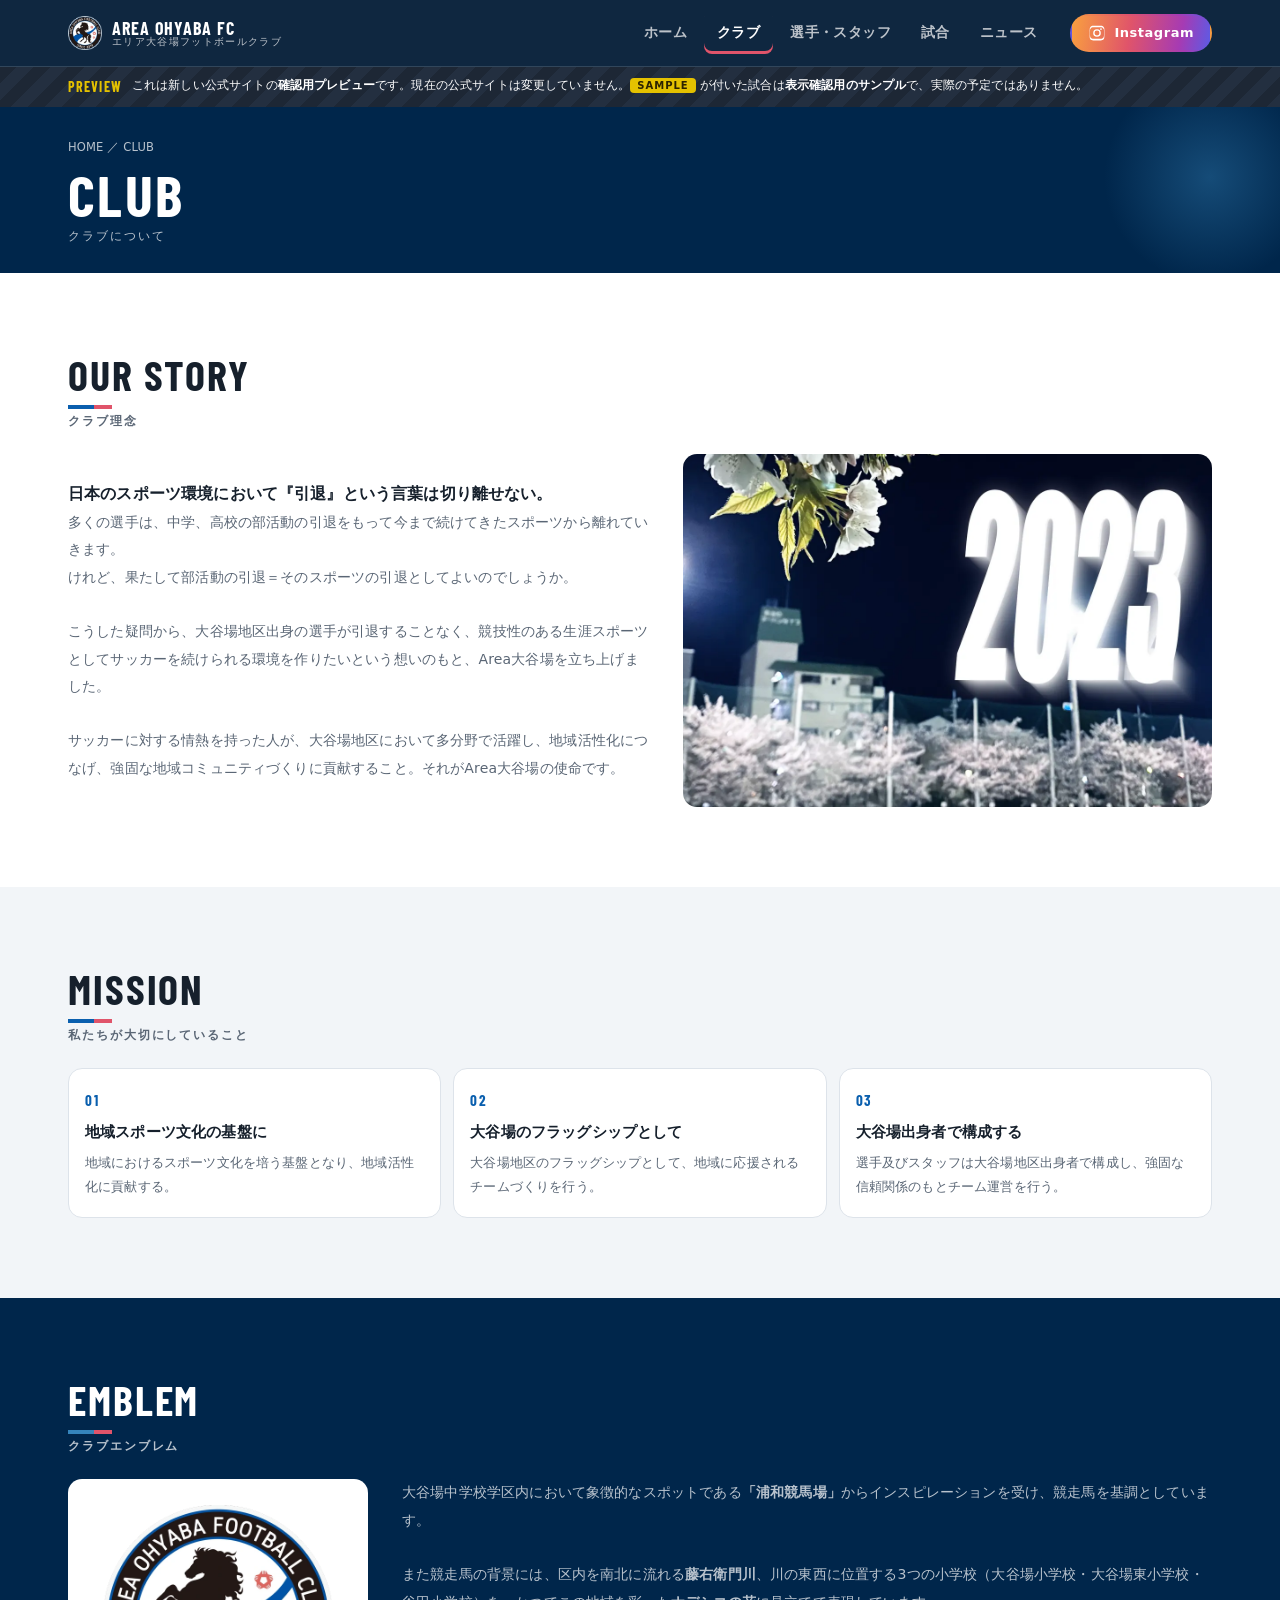
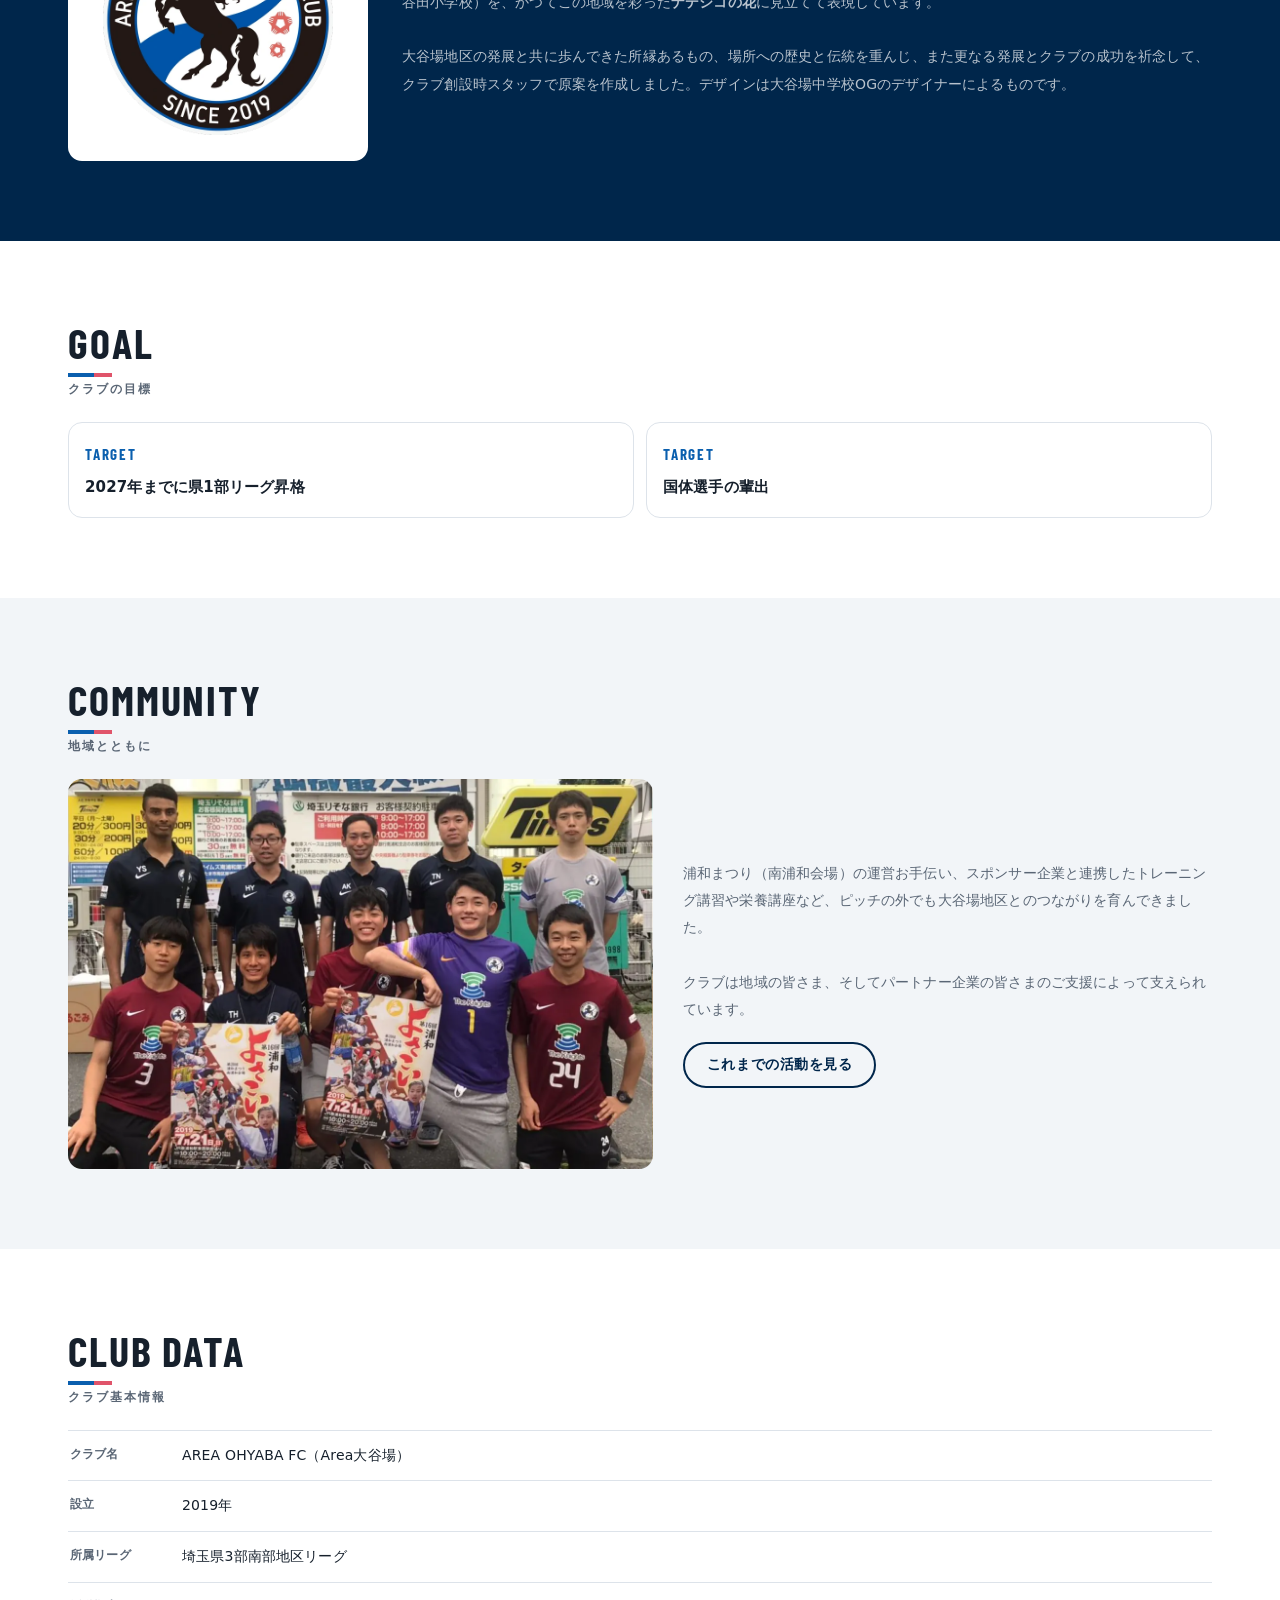
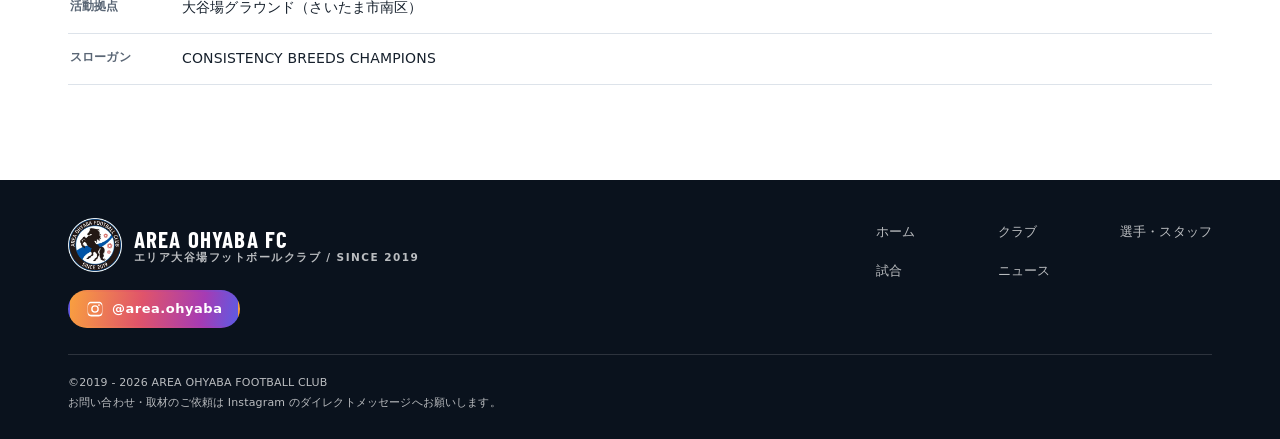
==== site/club.html @ 71bb1d7e "Phase 0-4: AREA OHYABA FC V2 仮サイト（初版） 現行サイト https://area-ohyaba.sub.jp/ は一切変更していない。 - 静的HTML+CSS+Van" ====
<!doctype html>
<html lang="ja">
<head>
<meta charset="utf-8">
<meta name="viewport" content="width=device-width,initial-scale=1,viewport-fit=cover">
<title>クラブについて | AREA OHYABA FC</title>
<meta name="description" content="AREA OHYABA FC のクラブ理念、ミッション、エンブレムの由来、大谷場地区との関わり。2019年設立の社会人サッカークラブです。">
<meta name="robots" content="noindex,nofollow"><!-- プレビュー中は検索エンジンに載せない。本番公開時に削除する -->
<link rel="canonical" href="https://taishi16.github.io/area-ohyaba-fc-v2/club.html">
<meta property="og:type" content="website">
<meta property="og:site_name" content="AREA OHYABA FC">
<meta property="og:title" content="クラブについて | AREA OHYABA FC">
<meta property="og:description" content="AREA OHYABA FC のクラブ理念、ミッション、エンブレムの由来、大谷場地区との関わり。2019年設立の社会人サッカークラブです。">
<meta property="og:image" content="https://taishi16.github.io/area-ohyaba-fc-v2/assets/img/hero/ogp.jpg">
<meta property="og:url" content="https://taishi16.github.io/area-ohyaba-fc-v2/club.html">
<meta name="twitter:card" content="summary_large_image">
<meta name="theme-color" content="#00264b">
<link rel="icon" href="favicon.png" sizes="32x32">
<link rel="apple-touch-icon" href="assets/img/brand/apple-touch-icon.png">
<link rel="preconnect" href="https://fonts.googleapis.com">
<link rel="preconnect" href="https://fonts.gstatic.com" crossorigin>
<link rel="stylesheet" href="https://fonts.googleapis.com/css2?family=Barlow+Condensed:wght@600;700&display=swap">
<link rel="stylesheet" href="assets/css/style.css">
</head>
<body data-page="club">
<noscript><div class="wrap"><p class="err">このサイトの表示にはJavaScriptが必要です。ブラウザの設定でJavaScriptを有効にしてください。</p></div></noscript>
<main>
  <section class="phead">
    <div class="wrap phead__in">
      <p class="crumb"><a href="index.html">HOME</a> ／ CLUB</p>
      <h1 class="phead__en">Club</h1>
      <p class="phead__ja">クラブについて</p>
    </div>
  </section>
  <section class="section">
    <div class="wrap">
      <div class="shead"><div class="shead__t"><h2 class="shead__en">Our Story</h2><p class="shead__ja">クラブ理念</p></div></div>
      <div class="about">
        <div>
          <p class="about__lead">日本のスポーツ環境において『引退』という言葉は切り離せない。</p>
          <p class="about__txt">多くの選手は、中学、高校の部活動の引退をもって今まで続けてきたスポーツから離れていきます。<br>
          けれど、果たして部活動の引退＝そのスポーツの引退としてよいのでしょうか。<br><br>
          こうした疑問から、大谷場地区出身の選手が引退することなく、競技性のある生涯スポーツとしてサッカーを続けられる環境を作りたいという想いのもと、Area大谷場を立ち上げました。<br><br>
          サッカーに対する情熱を持った人が、大谷場地区において多分野で活躍し、地域活性化につなげ、強固な地域コミュニティづくりに貢献すること。それがArea大谷場の使命です。</p>
        </div>
        <figure class="about__fig"><img src="assets/img/club/squad-1200.webp" alt="クラブの活動風景" loading="lazy" width="1200" height="800"></figure>
      </div>
    </div>
  </section>

  <section class="section section--soft">
    <div class="wrap">
      <div class="shead"><div class="shead__t"><h2 class="shead__en">Mission</h2><p class="shead__ja">私たちが大切にしていること</p></div></div>
      <div class="vgrid">
        <div class="vitem"><p class="vitem__n">01</p><p class="vitem__t">地域スポーツ文化の基盤に</p>
          <p class="vitem__d">地域におけるスポーツ文化を培う基盤となり、地域活性化に貢献する。</p></div>
        <div class="vitem"><p class="vitem__n">02</p><p class="vitem__t">大谷場のフラッグシップとして</p>
          <p class="vitem__d">大谷場地区のフラッグシップとして、地域に応援されるチームづくりを行う。</p></div>
        <div class="vitem"><p class="vitem__n">03</p><p class="vitem__t">大谷場出身者で構成する</p>
          <p class="vitem__d">選手及びスタッフは大谷場地区出身者で構成し、強固な信頼関係のもとチーム運営を行う。</p></div>
      </div>
    </div>
  </section>

  <section class="section section--dark">
    <div class="wrap">
      <div class="shead"><div class="shead__t"><h2 class="shead__en">Emblem</h2><p class="shead__ja">クラブエンブレム</p></div></div>
      <div class="emblem-block">
        <div class="emblem-block__img"><img src="assets/img/brand/emblem-512.webp" alt="AREA OHYABA FC のクラブエンブレム" width="512" height="512" loading="lazy"></div>
        <div>
          <p class="about__txt">大谷場中学校学区内において象徴的なスポットである<strong>「浦和競馬場」</strong>からインスピレーションを受け、競走馬を基調としています。<br><br>
          また競走馬の背景には、区内を南北に流れる<strong>藤右衛門川</strong>、川の東西に位置する3つの小学校（大谷場小学校・大谷場東小学校・谷田小学校）を、かつてこの地域を彩った<strong>ナデシコの花</strong>に見立てて表現しています。<br><br>
          大谷場地区の発展と共に歩んできた所縁あるもの、場所への歴史と伝統を重んじ、また更なる発展とクラブの成功を祈念して、クラブ創設時スタッフで原案を作成しました。デザインは大谷場中学校OGのデザイナーによるものです。</p>
        </div>
      </div>
    </div>
  </section>

  <section class="section">
    <div class="wrap">
      <div class="shead"><div class="shead__t"><h2 class="shead__en">Goal</h2><p class="shead__ja">クラブの目標</p></div></div>
      <div class="vgrid" style="grid-template-columns:repeat(auto-fit,minmax(220px,1fr))">
        <div class="vitem"><p class="vitem__n">TARGET</p><p class="vitem__t">2027年までに県1部リーグ昇格</p></div>
        <div class="vitem"><p class="vitem__n">TARGET</p><p class="vitem__t">国体選手の輩出</p></div>
      </div>
    </div>
  </section>

  <section class="section section--soft">
    <div class="wrap">
      <div class="shead"><div class="shead__t"><h2 class="shead__en">Community</h2><p class="shead__ja">地域とともに</p></div></div>
      <div class="about">
        <figure class="about__fig"><img src="assets/img/club/community-1200.webp" alt="地域イベントへの参加" loading="lazy" width="1200" height="800"></figure>
        <div>
          <p class="about__txt">浦和まつり（南浦和会場）の運営お手伝い、スポンサー企業と連携したトレーニング講習や栄養講座など、ピッチの外でも大谷場地区とのつながりを育んできました。<br><br>
          クラブは地域の皆さま、そしてパートナー企業の皆さまのご支援によって支えられています。</p>
          <p style="margin-top:18px"><a class="btn btn--ghost" href="news.html">これまでの活動を見る</a></p>
        </div>
      </div>
    </div>
  </section>

  <section class="section section--tight">
    <div class="wrap">
      <div class="shead"><div class="shead__t"><h2 class="shead__en">Club Data</h2><p class="shead__ja">クラブ基本情報</p></div></div>
      <dl class="facts" id="club-facts"></dl>
    </div>
  </section>
</main>
<script src="assets/js/config.js"></script>
<script src="assets/js/app.js"></script>
</body>
</html>
---- site/assets/css/style.css ----
@charset "utf-8";
/* ==========================================================================
   AREA OHYABA FC — V2 stylesheet
   設計方針: スマートフォン最優先 / エンブレム由来の配色 / 1ファイル完結
   ブランドカラーはクラブエンブレムから採色（ネイビー・ブルー・ナデシコの赤）
   ========================================================================== */

/* ---------- 1. トークン ---------- */
:root{
  --ink:#0a121d;
  --navy:#00264b;
  --navy-2:#001c39;
  --navy-3:#062f57;
  --blue:#0a5fae;
  --blue-lt:#3584bb;
  --nadeshiko:#e0546a;
  --gold:#e4c100;

  --paper:#ffffff;
  --paper-2:#f2f5f8;
  --paper-3:#e6ebf1;

  --text:#16202c;
  --text-2:#5a6675;
  --text-inv:#ffffff;
  --text-inv-2:rgba(255,255,255,.72);

  --line:#dde3ea;
  --line-dark:rgba(255,255,255,.14);

  --radius:14px;
  --radius-sm:8px;
  --shadow:0 1px 2px rgba(10,18,29,.06),0 8px 24px rgba(10,18,29,.08);
  --shadow-lg:0 2px 6px rgba(10,18,29,.08),0 18px 48px rgba(10,18,29,.14);

  --wrap:1200px;
  --gut:20px;
  --header-h:60px;

  --display:"Barlow Condensed","Arial Narrow",system-ui,sans-serif;
  --sans:"Hiragino Kaku Gothic ProN","Hiragino Sans","Noto Sans JP","Yu Gothic Medium","Yu Gothic",Meiryo,system-ui,sans-serif;
}

/* ---------- 2. リセット ---------- */
*,*::before,*::after{box-sizing:border-box}
html{-webkit-text-size-adjust:100%;scroll-behavior:smooth;scroll-padding-top:calc(var(--header-h) + 12px)}
body{
  margin:0;font-family:var(--sans);color:var(--text);background:var(--paper);
  font-size:15px;line-height:1.75;letter-spacing:.01em;
  -webkit-font-smoothing:antialiased;overflow-x:hidden;
}
img,svg{max-width:100%;height:auto;display:block}
a{color:inherit;text-decoration:none}
button{font:inherit;color:inherit;background:none;border:0;cursor:pointer}
ul,ol{margin:0;padding:0;list-style:none}
h1,h2,h3,h4,p,figure{margin:0}
:focus-visible{outline:3px solid var(--blue-lt);outline-offset:2px;border-radius:4px}

/* ---------- 3. レイアウト ---------- */
.wrap{width:100%;max-width:var(--wrap);margin-inline:auto;padding-inline:var(--gut)}
.section{padding:52px 0}
.section--tight{padding:36px 0}
.section--dark{background:var(--navy);color:var(--text-inv)}
.section--ink{background:var(--ink);color:var(--text-inv)}
.section--soft{background:var(--paper-2)}
.section--dark a:not(.btn),.section--ink a:not(.btn){color:var(--text-inv)}

/* セクション見出し */
.shead{display:flex;align-items:flex-end;justify-content:space-between;gap:16px;margin-bottom:22px}
.shead__t{display:flex;flex-direction:column;gap:2px;min-width:0}
.shead__en{
  font-family:var(--display);font-weight:700;font-size:clamp(28px,7.4vw,42px);
  line-height:1;letter-spacing:.045em;text-transform:uppercase;
}
.shead__ja{font-size:12px;font-weight:700;letter-spacing:.16em;color:var(--text-2)}
.section--dark .shead__ja,.section--ink .shead__ja{color:var(--text-inv-2)}
.shead__en::after{
  content:"";display:block;width:44px;height:4px;margin-top:10px;
  background:linear-gradient(90deg,var(--blue) 0 60%,var(--nadeshiko) 60% 100%);
}
.section--dark .shead__en::after,.section--ink .shead__en::after{
  background:linear-gradient(90deg,var(--blue-lt) 0 60%,var(--nadeshiko) 60% 100%);
}

/* リンクボタン */
.btn{
  display:inline-flex;align-items:center;justify-content:center;gap:8px;
  min-height:46px;padding:0 22px;border-radius:999px;
  font-weight:700;font-size:14px;letter-spacing:.04em;
  background:var(--navy);color:#fff;border:2px solid var(--navy);
  transition:transform .15s ease,background .15s ease,border-color .15s ease;
}
.btn:hover{background:var(--blue);border-color:var(--blue);transform:translateY(-1px)}
.btn--ghost{background:transparent;color:var(--navy)}
.btn--ghost:hover{background:var(--navy);color:#fff}
.btn--on-dark{background:#fff;color:var(--navy);border-color:#fff}
.btn--on-dark:hover{background:var(--blue-lt);border-color:var(--blue-lt);color:#fff}
.btn--ig{
  background:linear-gradient(100deg,#f9a03f,#e0546a 42%,#a63bb3 78%,#5c5be5);
  border-color:transparent;color:#fff;
}
.btn--ig:hover{filter:brightness(1.08);background:linear-gradient(100deg,#f9a03f,#e0546a 42%,#a63bb3 78%,#5c5be5)}
.btn--sm{min-height:38px;padding:0 16px;font-size:13px}
.btn__ico{width:18px;height:18px;flex:none;fill:currentColor}

.more{
  display:inline-flex;align-items:center;gap:7px;
  font-family:var(--display);font-size:17px;font-weight:700;letter-spacing:.08em;
  text-transform:uppercase;white-space:nowrap;padding-bottom:2px;
  border-bottom:2px solid currentColor;
}
.more:hover{color:var(--blue)}
.section--dark .more:hover,.section--ink .more:hover{color:var(--blue-lt)}

/* ---------- 4. プレビュー帯 ---------- */
.preview-bar{
  background:repeating-linear-gradient(135deg,#1d2735 0 12px,#232f40 12px 24px);
  color:#fff;font-size:12px;line-height:1.6;padding:9px 0;
}
.preview-bar__in{display:flex;gap:10px;align-items:flex-start}
.preview-bar b{color:var(--gold);flex:none;letter-spacing:.08em;font-family:var(--display);font-size:14px}

/* ---------- 5. ヘッダー ---------- */
.hd{
  position:sticky;top:0;z-index:60;background:rgba(0,26,53,.94);
  backdrop-filter:saturate(150%) blur(10px);color:#fff;
  border-bottom:1px solid var(--line-dark);
}
.hd__in{display:flex;align-items:center;gap:12px;height:var(--header-h)}
.hd__brand{display:flex;align-items:center;gap:10px;min-width:0;margin-right:auto}
.hd__emblem{width:34px;height:34px;flex:none}
.hd__names{display:flex;flex-direction:column;line-height:1.05;min-width:0}
.hd__en{font-family:var(--display);font-weight:700;font-size:18px;letter-spacing:.05em;white-space:nowrap}
.hd__ja{font-size:9.5px;letter-spacing:.14em;color:var(--text-inv-2);white-space:nowrap}

.hd__nav{display:none}
.hd__ig{display:none}

.burger{
  width:42px;height:42px;flex:none;display:grid;place-items:center;
  border:1px solid var(--line-dark);border-radius:10px;
}
.burger span{display:block;width:18px;height:2px;background:#fff;border-radius:2px;position:relative;transition:.2s}
.burger span::before,.burger span::after{
  content:"";position:absolute;left:0;width:18px;height:2px;background:#fff;border-radius:2px;transition:.2s;
}
.burger span::before{top:-6px}.burger span::after{top:6px}
.nav-open .burger span{background:transparent}
.nav-open .burger span::before{top:0;transform:rotate(45deg)}
.nav-open .burger span::after{top:0;transform:rotate(-45deg)}

.drawer{
  position:fixed;inset:var(--header-h) 0 0;z-index:55;background:var(--navy-2);
  padding:18px var(--gut) 40px;overflow-y:auto;
  transform:translateY(-8px);opacity:0;visibility:hidden;transition:.22s ease;
}
.nav-open .drawer{transform:none;opacity:1;visibility:visible}
.drawer a{
  display:flex;align-items:baseline;gap:12px;padding:15px 4px;
  border-bottom:1px solid var(--line-dark);color:#fff;
}
.drawer a .en{font-family:var(--display);font-size:24px;font-weight:700;letter-spacing:.05em;text-transform:uppercase}
.drawer a .ja{font-size:12px;color:var(--text-inv-2)}
.drawer a[aria-current="page"] .en{color:var(--gold)}
.drawer__social{display:flex;gap:10px;margin-top:22px;flex-wrap:wrap}

/* ---------- 6. ヒーロー ---------- */
.hero{position:relative;background:var(--ink);color:#fff;overflow:hidden}
.hero__media{position:absolute;inset:0}
.hero__media img{width:100%;height:100%;object-fit:cover;object-position:50% 32%;opacity:.5}
.hero__media::after{
  content:"";position:absolute;inset:0;
  background:linear-gradient(180deg,rgba(10,18,29,.45) 0%,rgba(0,26,53,.62) 45%,rgba(10,18,29,.95) 100%);
}
.hero__in{position:relative;padding-block:38px 34px;display:flex;flex-direction:column;align-items:flex-start;gap:16px}
.hero__emblem{width:88px;height:88px;filter:drop-shadow(0 6px 18px rgba(0,0,0,.5))}
.hero__name{
  font-family:var(--display);font-weight:700;line-height:.94;letter-spacing:.02em;
  font-size:clamp(40px,12.4vw,86px);text-transform:uppercase;
}
.hero__name span{display:block}
.hero__name .l2{color:var(--blue-lt)}
.hero__tag{
  font-family:var(--display);font-size:clamp(15px,4.2vw,21px);font-weight:600;
  letter-spacing:.2em;text-transform:uppercase;color:var(--gold);
}
.hero__meta{display:flex;flex-wrap:wrap;gap:8px}
.hero__chip{
  font-size:11.5px;font-weight:700;letter-spacing:.06em;padding:6px 12px;border-radius:999px;
  border:1px solid rgba(255,255,255,.3);background:rgba(255,255,255,.07);
}
.hero__cta{display:flex;flex-wrap:wrap;gap:10px;margin-top:2px}

/* ---------- 7. 試合カード ---------- */
.fixtures{display:grid;gap:14px}
.mcard{
  background:#fff;color:var(--text);border-radius:var(--radius);overflow:hidden;
  box-shadow:var(--shadow);border:1px solid var(--line);
  display:flex;flex-direction:column;
}
.mcard__top{
  display:flex;align-items:center;gap:8px;flex-wrap:wrap;
  padding:11px 16px;background:var(--navy);color:#fff;
}
.mcard--next .mcard__top{background:linear-gradient(100deg,var(--nadeshiko),#c33c58)}
.mcard__label{font-family:var(--display);font-size:16px;font-weight:700;letter-spacing:.1em;text-transform:uppercase}
.mcard__comp{font-size:11.5px;color:rgba(255,255,255,.85);margin-left:auto;text-align:right;line-height:1.4}
.mcard__body{padding:18px 16px 16px;display:grid;gap:14px}
.mcard__date{
  display:flex;align-items:baseline;gap:10px;flex-wrap:wrap;
  font-family:var(--display);letter-spacing:.04em;
}
.mcard__d{font-size:30px;font-weight:700;line-height:1}
.mcard__dow{font-size:15px;font-weight:600;color:var(--text-2)}
.mcard__time{font-size:15px;font-weight:600;color:var(--blue)}
.mcard__vs{display:grid;grid-template-columns:1fr auto 1fr;align-items:center;gap:10px}
.mcard__team{display:flex;flex-direction:column;align-items:center;gap:7px;text-align:center;min-width:0}
.mcard__team img{width:42px;height:42px}
.mcard__tn{font-size:12.5px;font-weight:700;line-height:1.35;word-break:break-word}
.mcard__score{
  font-family:var(--display);font-weight:700;font-size:38px;line-height:1;letter-spacing:.02em;
  white-space:nowrap;
}
.mcard__score small{font-size:15px;color:var(--text-2);letter-spacing:.14em;display:block;margin-top:2px;font-weight:600}
.mcard__badge{
  display:inline-block;font-size:11px;font-weight:800;letter-spacing:.1em;
  padding:3px 9px;border-radius:999px;
}
.badge--w{background:#e7f3ea;color:#1b7a3d}
.badge--d{background:#eef1f5;color:#4c5a6b}
.badge--l{background:#fdecee;color:#b03247}
.mcard__foot{
  display:flex;flex-wrap:wrap;gap:6px 14px;padding:0 16px 16px;
  font-size:12.5px;color:var(--text-2);
}
.mcard__foot span{display:inline-flex;align-items:center;gap:5px}
.mcard__empty{padding:26px 16px;text-align:center;color:var(--text-2);font-size:13.5px}
.tag-sample{
  background:var(--gold);color:#2b2200;font-size:10px;font-weight:800;
  letter-spacing:.1em;padding:2px 7px;border-radius:4px;flex:none;
}

/* 試合リスト（行） */
.mlist{display:grid;gap:8px}
.mrow{
  display:grid;grid-template-columns:auto 1fr auto;gap:10px 14px;align-items:center;
  padding:13px 14px;background:#fff;border:1px solid var(--line);border-radius:var(--radius-sm);
}
.mrow__date{font-family:var(--display);font-weight:700;font-size:19px;line-height:1.1;letter-spacing:.03em;white-space:nowrap}
.mrow__date small{display:block;font-size:11px;color:var(--text-2);letter-spacing:.06em;font-weight:600}
.mrow__main{min-width:0}
.mrow__opp{font-weight:700;font-size:14.5px;line-height:1.4;word-break:break-word}
.mrow__meta{font-size:11.5px;color:var(--text-2);margin-top:2px;line-height:1.5}
.mrow__right{text-align:right;display:flex;flex-direction:column;align-items:flex-end;gap:4px}
.mrow__sc{font-family:var(--display);font-weight:700;font-size:22px;line-height:1;white-space:nowrap}
.mrow__st{font-size:11px;color:var(--text-2);white-space:nowrap}

/* 年度・状態フィルタ */
.filters{display:flex;flex-wrap:wrap;gap:8px;margin-bottom:18px}
.chip{
  min-height:36px;padding:0 15px;border-radius:999px;border:1.5px solid var(--line);
  background:#fff;font-size:13px;font-weight:700;color:var(--text-2);display:inline-flex;align-items:center;
}
.chip[aria-pressed="true"]{background:var(--navy);border-color:var(--navy);color:#fff}

/* ---------- 8. LATEST ACTIVITY (Instagram) ---------- */
.ig-grid{display:grid;gap:14px}
.ig-slot{
  border-radius:var(--radius);overflow:hidden;background:#fff;
  border:1px solid var(--line);min-height:120px;min-width:0;
}
/* Instagram公式の埋め込みiframeは自前の幅を持つため、枠内に収める */
.ig-slot iframe{
  display:block !important;margin:0 !important;
  width:100% !important;min-width:0 !important;max-width:100% !important;
}
.ig-slot blockquote{margin:0 !important;width:100% !important;min-width:0 !important;max-width:100% !important}
.ig-fallback{
  display:flex;flex-direction:column;gap:12px;padding:22px 18px;background:#fff;color:var(--text);
  align-items:flex-start;
}
.ig-fallback__t{font-weight:700;font-size:14px;line-height:1.6}
.ig-fallback__d{font-size:12.5px;color:var(--text-2)}
.ig-cta{
  margin-top:22px;padding:22px 18px;border-radius:var(--radius);
  background:linear-gradient(120deg,#141c2b,#0d2748 55%,#123a67);
  color:#fff;display:flex;flex-direction:column;gap:14px;align-items:flex-start;
  border:1px solid rgba(255,255,255,.12);
}
.ig-cta__t{font-family:var(--display);font-size:26px;font-weight:700;letter-spacing:.05em;line-height:1.1;text-transform:uppercase}
.ig-cta__d{font-size:13px;color:var(--text-inv-2);line-height:1.7}

/* ---------- 9. 選手 ---------- */
.pgrid{display:grid;grid-template-columns:repeat(2,1fr);gap:12px}
.pgrid>*,.sgrid>*,.ngrid>*,.ig-grid>*,.fixtures>*,.vgrid>*{min-width:0}
.pcard{
  position:relative;background:#fff;border:1px solid var(--line);border-radius:var(--radius);
  overflow:hidden;text-align:left;width:100%;transition:transform .16s ease,box-shadow .16s ease;
}
.pcard:hover{transform:translateY(-3px);box-shadow:var(--shadow-lg)}
.pcard__ph{position:relative;aspect-ratio:3/4;background:var(--paper-3);overflow:hidden}
.pcard__ph img{width:100%;height:100%;object-fit:cover;object-position:50% 18%}
.pcard__ph::after{
  content:"";position:absolute;inset:auto 0 0 0;height:56%;
  background:linear-gradient(180deg,transparent,rgba(0,26,53,.82));
}
.pcard__no{
  position:absolute;left:9px;bottom:6px;z-index:2;color:#fff;
  font-family:var(--display);font-weight:700;font-size:38px;line-height:.9;letter-spacing:.01em;
  text-shadow:0 2px 10px rgba(0,0,0,.5);
}
.pcard__pos{
  position:absolute;right:8px;top:8px;z-index:2;
  font-family:var(--display);font-size:13px;font-weight:700;letter-spacing:.1em;
  background:rgba(0,26,53,.86);color:#fff;padding:3px 9px;border-radius:5px;
}
.pcard__info{padding:9px 11px 12px}
.pcard__nm{font-weight:700;font-size:14px;line-height:1.4;word-break:break-word}
.pcard__kn{font-size:10.5px;color:var(--text-2);letter-spacing:.05em;margin-top:1px}
.pos-head{
  display:flex;align-items:center;gap:10px;margin:26px 0 12px;
  font-family:var(--display);font-size:24px;font-weight:700;letter-spacing:.1em;text-transform:uppercase;
}
.pos-head::after{content:"";flex:1;height:1px;background:var(--line)}
.pos-head span{font-family:var(--sans);font-size:11px;font-weight:700;color:var(--text-2);letter-spacing:.1em}

/* スタッフ */
.sgrid{display:grid;grid-template-columns:repeat(2,1fr);gap:12px}
.scard{background:#fff;border:1px solid var(--line);border-radius:var(--radius);overflow:hidden;text-align:left;width:100%}
.scard__ph{aspect-ratio:3/4;background:var(--paper-3)}
.scard__ph img{width:100%;height:100%;object-fit:cover;object-position:50% 18%}
.scard__info{padding:10px 11px 13px}
.scard__role{font-size:10.5px;font-weight:800;letter-spacing:.1em;color:var(--blue);margin-bottom:3px}
.scard__nm{font-weight:700;font-size:14px;line-height:1.4}
.scard__kn{font-size:10.5px;color:var(--text-2);margin-top:1px}

/* 選手モーダル */
.modal{position:fixed;inset:0;z-index:80;display:none}
.modal[open],.modal.is-open{display:block}
.modal__scrim{position:absolute;inset:0;background:rgba(6,14,24,.72);backdrop-filter:blur(3px)}
.modal__panel{
  position:absolute;left:0;right:0;bottom:0;max-height:92vh;overflow-y:auto;
  background:#fff;border-radius:18px 18px 0 0;padding:0 0 28px;
  animation:sheetup .24s cubic-bezier(.2,.8,.3,1);
}
@keyframes sheetup{from{transform:translateY(18px);opacity:.6}to{transform:none;opacity:1}}
.modal__close{
  position:absolute;right:10px;top:10px;z-index:3;width:38px;height:38px;border-radius:50%;
  background:rgba(10,18,29,.55);color:#fff;font-size:20px;display:grid;place-items:center;
}
.modal__hero{position:relative;background:var(--navy)}
.modal__hero img{width:100%;aspect-ratio:1/1;object-fit:cover;object-position:50% 16%}
.modal__hero::after{content:"";position:absolute;inset:auto 0 0 0;height:52%;background:linear-gradient(180deg,transparent,rgba(0,26,53,.9))}
.modal__id{position:absolute;left:18px;bottom:14px;z-index:2;color:#fff}
.modal__no{font-family:var(--display);font-size:52px;font-weight:700;line-height:.9}
.modal__nm{font-size:20px;font-weight:700;margin-top:2px}
.modal__kn{font-size:11.5px;color:var(--text-inv-2);letter-spacing:.08em}
.modal__pos{
  position:absolute;right:16px;bottom:16px;z-index:2;font-family:var(--display);
  font-size:15px;font-weight:700;letter-spacing:.1em;background:var(--nadeshiko);color:#fff;
  padding:5px 12px;border-radius:6px;
}
.dl{display:grid;grid-template-columns:86px 1fr;gap:0;margin:0;padding:4px 18px 0}
.dl dt{padding:12px 0;font-size:12px;font-weight:700;color:var(--text-2);border-bottom:1px solid var(--line)}
.dl dd{padding:12px 0;margin:0;font-size:14px;border-bottom:1px solid var(--line);white-space:pre-line;line-height:1.7}

/* ---------- 10. ニュース ---------- */
.ngrid{display:grid;gap:14px}
.ncard{
  display:grid;grid-template-columns:104px 1fr;gap:0;background:#fff;
  border:1px solid var(--line);border-radius:var(--radius);overflow:hidden;
}
.ncard--noimg{grid-template-columns:1fr}
.ncard__ph{background:var(--paper-3);aspect-ratio:1/1}
.ncard__ph img{width:100%;height:100%;object-fit:cover}
.ncard__b{padding:12px 13px;min-width:0;display:flex;flex-direction:column;gap:5px}
.ncard__m{display:flex;align-items:center;gap:8px;flex-wrap:wrap}
.ncard__date{font-family:var(--display);font-size:14px;font-weight:700;letter-spacing:.06em;color:var(--text-2)}
.ncard__cat{font-size:10px;font-weight:800;letter-spacing:.08em;padding:2px 8px;border-radius:4px;background:var(--paper-2);color:var(--blue)}
.ncard__t{font-weight:700;font-size:14.5px;line-height:1.5;word-break:break-word}
.ncard__s{font-size:12px;color:var(--text-2);line-height:1.65;display:-webkit-box;-webkit-line-clamp:2;-webkit-box-orient:vertical;overflow:hidden}

.article{max-width:760px;margin-inline:auto}
.article__head{margin-bottom:22px}
.article__t{font-size:22px;font-weight:700;line-height:1.5;margin-top:8px}
.article__body p{margin:0 0 1.1em;font-size:15px;line-height:1.95}
.article__figs{display:grid;gap:12px;margin:22px 0}
.article__figs img{width:100%;border-radius:var(--radius)}

/* ---------- 11. スポンサー ---------- */
.tier{margin-top:8px}
.tier__h{
  display:flex;align-items:center;gap:10px;margin:0 0 14px;
  font-size:12px;font-weight:800;letter-spacing:.14em;color:var(--text-2);
}
.tier__h::after{content:"";flex:1;height:1px;background:var(--line)}
.section--dark .tier__h,.section--ink .tier__h{color:var(--text-inv-2)}
.section--dark .tier__h::after,.section--ink .tier__h::after{background:var(--line-dark)}
.sponsors{display:grid;grid-template-columns:repeat(2,1fr);gap:10px}
.sponsors>*{min-width:0}
.sponsors--main{grid-template-columns:repeat(2,1fr)}
.sponsor{
  background:#fff;border-radius:10px;display:grid;place-items:center;
  padding:10px;aspect-ratio:410/182;transition:transform .15s ease;
}
.sponsor:hover{transform:translateY(-2px)}
.sponsor img{width:100%;height:100%;min-width:0;object-fit:contain}

/* ---------- 12. ABOUT / CLUB ---------- */
.about{display:grid;gap:20px}
.about__lead{font-size:16px;font-weight:700;line-height:1.85}
.about__txt{font-size:14px;line-height:1.95;color:var(--text-2)}
.section--dark .about__txt,.section--ink .about__txt{color:var(--text-inv-2)}
.about__fig img{border-radius:var(--radius);width:100%}

.vgrid{display:grid;gap:12px}
.vitem{
  background:#fff;border:1px solid var(--line);border-radius:var(--radius);padding:18px 16px;
  display:grid;gap:7px;
}
.vitem__n{font-family:var(--display);font-size:15px;font-weight:700;letter-spacing:.12em;color:var(--blue)}
.vitem__t{font-weight:700;font-size:15px;line-height:1.6}
.vitem__d{font-size:13px;color:var(--text-2);line-height:1.85}

.emblem-block{display:grid;gap:20px;align-items:start}
.emblem-block__img{background:#fff;border-radius:var(--radius);padding:26px;display:grid;place-items:center}
.emblem-block__img img{max-width:230px}

.facts{display:grid;grid-template-columns:1fr;gap:0;border-top:1px solid var(--line)}
.facts>div{display:grid;grid-template-columns:100px 1fr;gap:12px;padding:13px 2px;border-bottom:1px solid var(--line)}
.facts dt{font-size:12px;font-weight:700;color:var(--text-2)}
.facts dd{margin:0;font-size:14px;line-height:1.7}
.section--dark .facts,.section--dark .facts>div{border-color:var(--line-dark)}
.section--dark .facts dt{color:var(--text-inv-2)}

/* ---------- 13. フッター ---------- */
.ft{background:var(--ink);color:#fff;padding:38px 0 26px}
.ft__top{display:grid;gap:22px}
.ft__brand{display:flex;align-items:center;gap:12px}
.ft__brand img{width:54px;height:54px}
.ft__nm{font-family:var(--display);font-size:23px;font-weight:700;letter-spacing:.05em;line-height:1.1}
.ft__nm small{display:block;font-family:var(--sans);font-size:10.5px;letter-spacing:.14em;color:var(--text-inv-2)}
.ft__nav{display:grid;grid-template-columns:repeat(2,1fr);gap:10px 16px}
.ft__nav a{font-size:13px;color:var(--text-inv-2);padding:3px 0}
.ft__nav a:hover{color:#fff}
.ft__social{display:flex;gap:10px;flex-wrap:wrap}
.ft__cr{
  margin-top:26px;padding-top:18px;border-top:1px solid var(--line-dark);
  font-size:11px;color:var(--text-inv-2);line-height:1.8;
}

/* ---------- 14. 下層ページ見出し ---------- */
.phead{background:var(--navy);color:#fff;padding:30px 0 26px;position:relative;overflow:hidden}
.phead::after{
  content:"";position:absolute;right:-40px;top:-40px;width:220px;height:220px;border-radius:50%;
  background:radial-gradient(circle,rgba(53,132,187,.4),transparent 68%);
}
.phead__in{position:relative}
.phead__en{font-family:var(--display);font-size:clamp(34px,10vw,58px);font-weight:700;line-height:.98;letter-spacing:.04em;text-transform:uppercase}
.phead__ja{font-size:12px;letter-spacing:.16em;color:var(--text-inv-2);margin-top:4px}
.crumb{font-size:11.5px;color:var(--text-inv-2);margin-bottom:8px}
.crumb a:hover{color:#fff;text-decoration:underline}

/* ---------- 15. 状態表示 ---------- */
.loading{padding:40px 0;text-align:center;color:var(--text-2);font-size:13px}
.err{
  margin:18px 0;padding:14px 16px;border-radius:var(--radius-sm);
  background:#fdf2f4;border:1px solid #f3c9d1;color:#8c2a3d;font-size:13px;line-height:1.7;
}
.skeleton{background:linear-gradient(90deg,#eef1f5 25%,#e2e7ee 37%,#eef1f5 63%);
  background-size:400% 100%;animation:sk 1.3s ease infinite;border-radius:var(--radius)}
@keyframes sk{0%{background-position:100% 50%}100%{background-position:0 50%}}
.visually-hidden{position:absolute!important;width:1px;height:1px;margin:-1px;padding:0;overflow:hidden;clip:rect(0 0 0 0);white-space:nowrap;border:0}

/* ==========================================================================
   ブレークポイント
   ========================================================================== */
@media (min-width:600px){
  .pgrid{grid-template-columns:repeat(3,1fr);gap:14px}
  .sgrid{grid-template-columns:repeat(3,1fr);gap:14px}
  .sponsors{grid-template-columns:repeat(3,1fr);gap:12px}
  .sponsors--main{grid-template-columns:repeat(3,1fr)}
  .ncard{grid-template-columns:150px 1fr}
  .ft__nav{grid-template-columns:repeat(3,1fr)}
}

@media (min-width:768px){
  :root{--gut:28px;--header-h:66px}
  body{font-size:15.5px}
  .section{padding:68px 0}
  .hero__in{padding-block:56px 50px;gap:18px}
  .hero__emblem{width:104px;height:104px}
  .fixtures{grid-template-columns:1fr 1fr;gap:16px}
  .ig-grid{grid-template-columns:repeat(2,1fr)}
  .ig-cta{flex-direction:row;align-items:center;justify-content:space-between;padding:26px 28px}
  .ig-cta__body{max-width:62%}
  .about{grid-template-columns:1.05fr .95fr;gap:30px;align-items:center}
  .vgrid{grid-template-columns:repeat(3,1fr)}
  .emblem-block{grid-template-columns:300px 1fr;gap:34px}
  .mrow{grid-template-columns:auto 1fr auto;padding:15px 18px}
  .modal__panel{
    left:50%;top:50%;right:auto;bottom:auto;transform:translate(-50%,-50%);
    width:min(560px,92vw);max-height:88vh;border-radius:18px;
  }
  @keyframes sheetup{from{transform:translate(-50%,-46%);opacity:.6}to{transform:translate(-50%,-50%);opacity:1}}
  .dl{grid-template-columns:104px 1fr;padding:6px 24px 0}
  .ft__top{grid-template-columns:1fr auto;align-items:start;gap:34px}
  .ft__nav{grid-template-columns:repeat(3,1fr);gap:10px 30px}
}

@media (min-width:1024px){
  .hd__nav{display:flex;align-items:center;gap:4px}
  .hd__nav a{
    padding:9px 13px;border-radius:8px;font-size:13.5px;font-weight:700;letter-spacing:.03em;
    color:var(--text-inv-2);transition:.15s;
  }
  .hd__nav a:hover{color:#fff;background:rgba(255,255,255,.08)}
  .hd__nav a[aria-current="page"]{color:#fff;box-shadow:inset 0 -3px 0 var(--nadeshiko)}
  .hd__ig{display:inline-flex;margin-left:8px}
  .burger,.drawer{display:none}
  .pgrid{grid-template-columns:repeat(5,1fr)}
  .sgrid{grid-template-columns:repeat(6,1fr)}
  .sponsors{grid-template-columns:repeat(6,1fr)}
  .sponsors--main{grid-template-columns:repeat(4,1fr)}
  .ngrid{grid-template-columns:repeat(2,1fr)}
  .section{padding:80px 0}
  .hero__in{padding-block:78px 66px}
}

@media (min-width:1280px){
  .ig-grid{grid-template-columns:repeat(3,1fr)}
  .hero__emblem{width:118px;height:118px}
  .ngrid{grid-template-columns:repeat(3,1fr)}
}

@media (prefers-reduced-motion:reduce){
  *,*::before,*::after{animation-duration:.001ms!important;transition-duration:.001ms!important;scroll-behavior:auto!important}
}
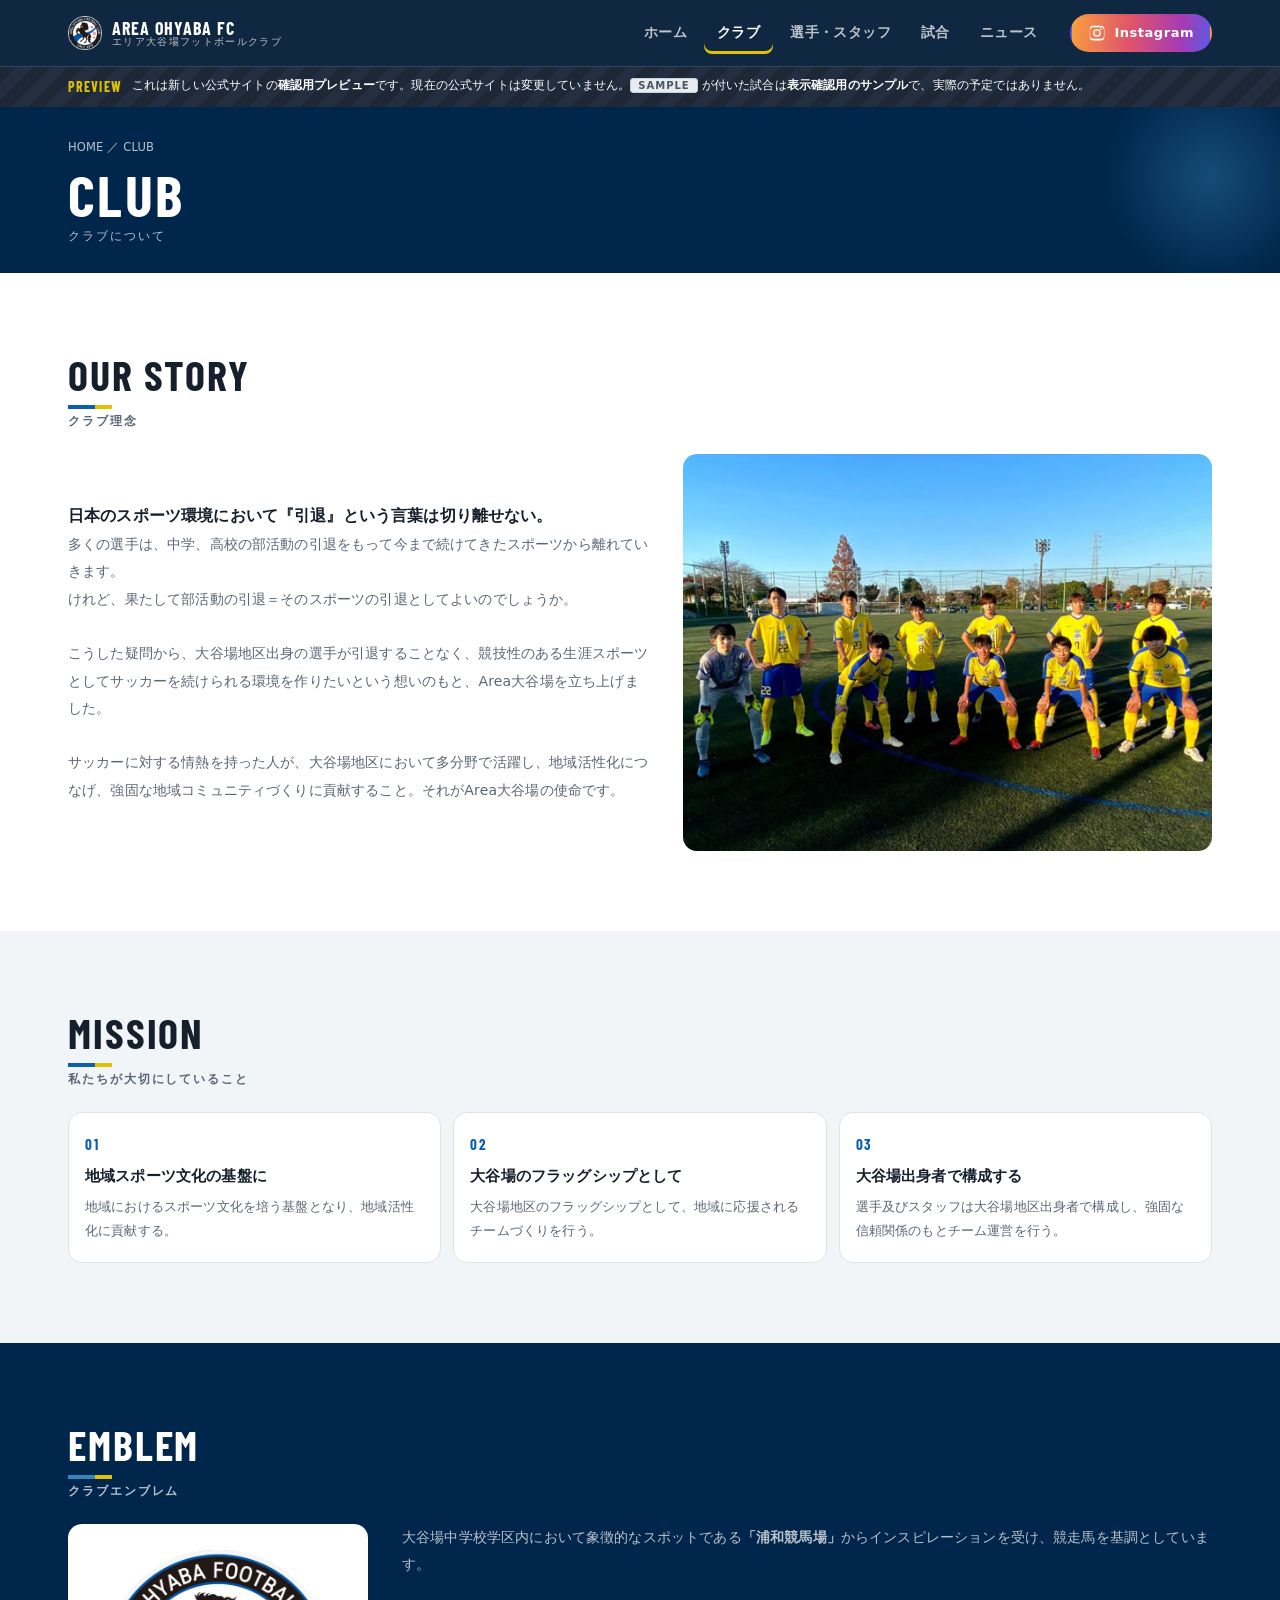
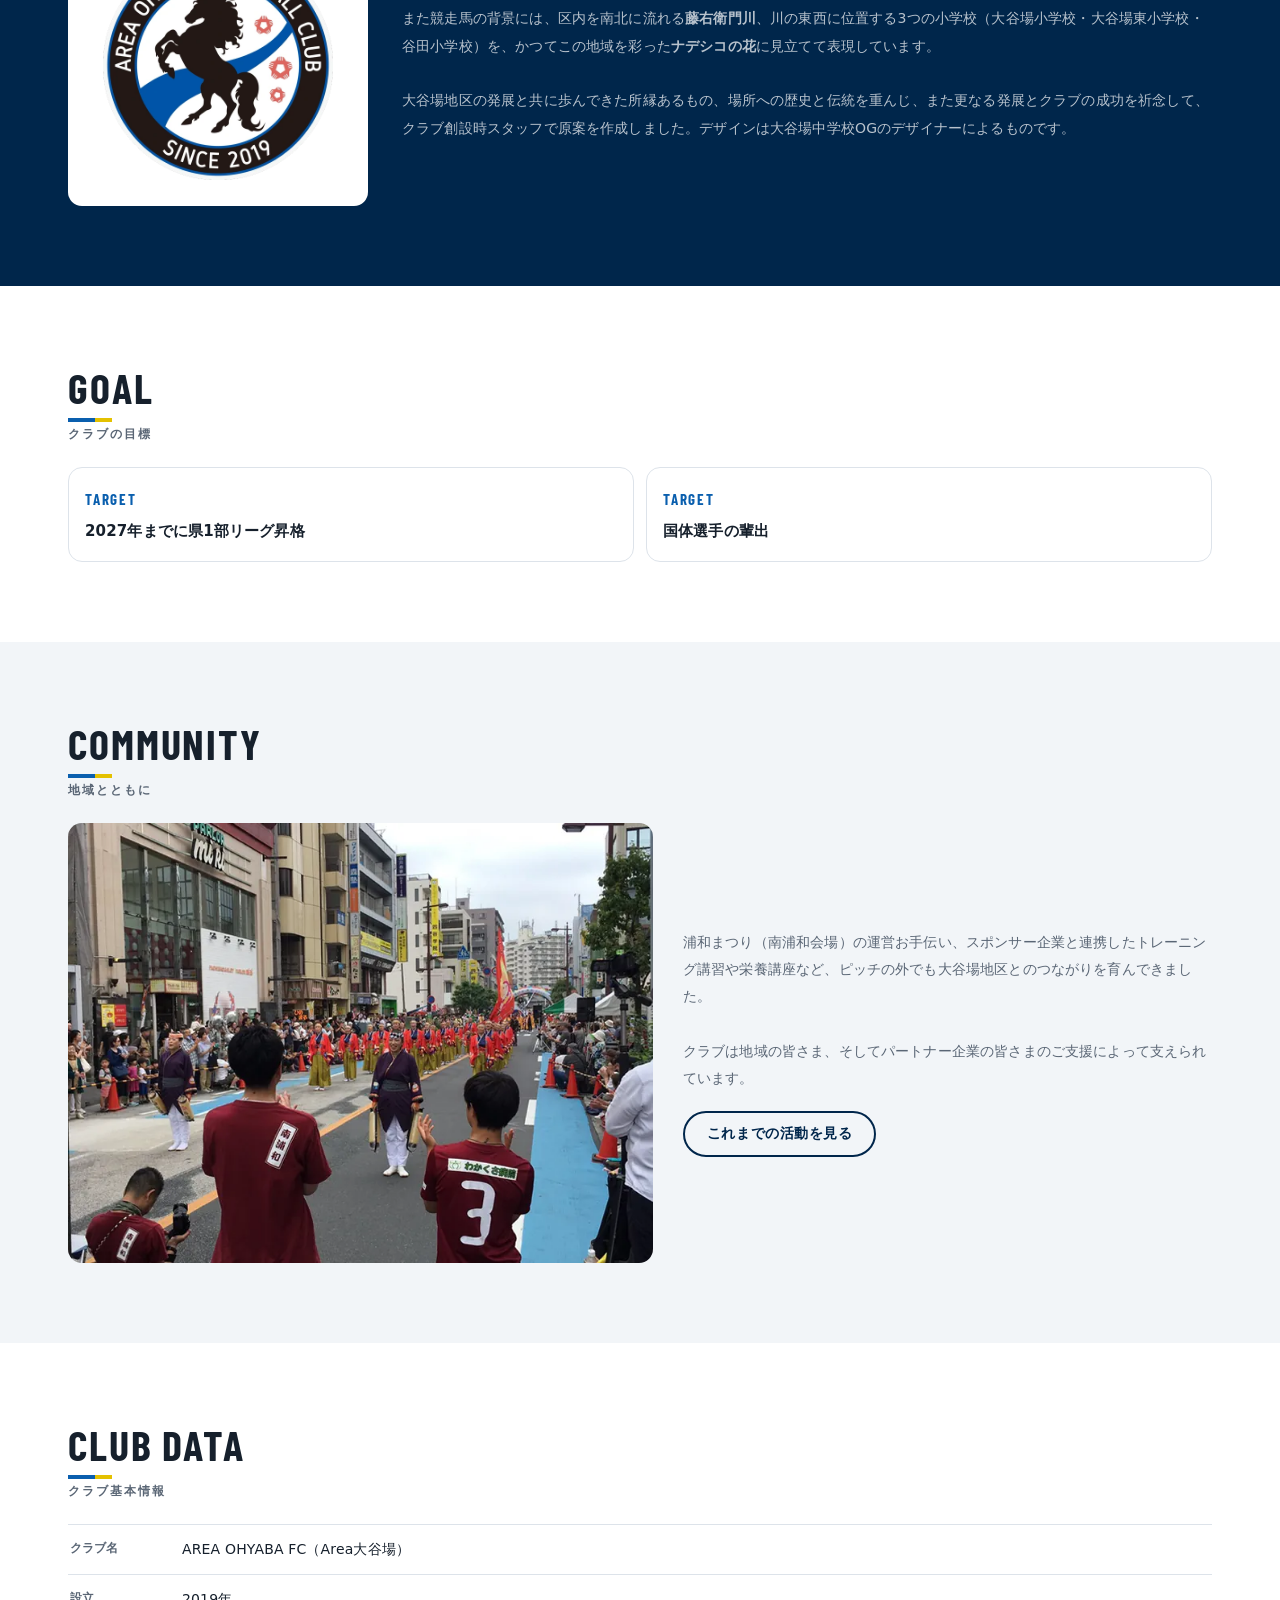
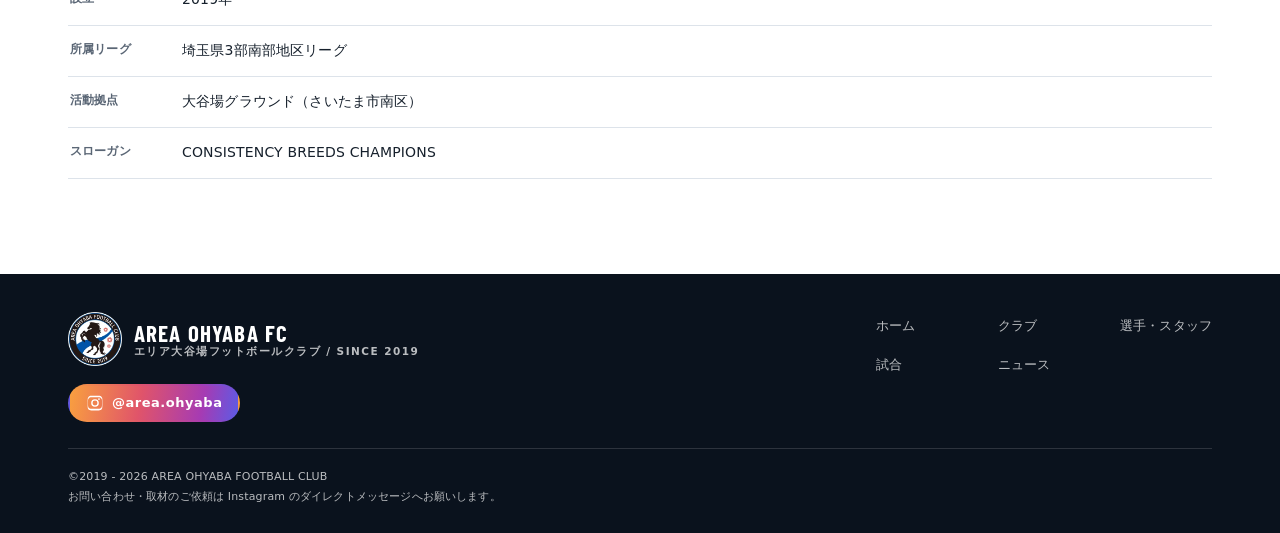
==== commit 2b71bef5: "更新方法の簡略化・ブランドカラー適用・画像とInstagram導線の整理 1. スプレッドシートを日本語見出しへ全面変更（試合/ニュース/選手/スタッフ/    スポンサー/Instagram/設定）" ====
--- a/site/club.html
+++ b/site/club.html
@@ -43,7 +43,7 @@
           こうした疑問から、大谷場地区出身の選手が引退することなく、競技性のある生涯スポーツとしてサッカーを続けられる環境を作りたいという想いのもと、Area大谷場を立ち上げました。<br><br>
           サッカーに対する情熱を持った人が、大谷場地区において多分野で活躍し、地域活性化につなげ、強固な地域コミュニティづくりに貢献すること。それがArea大谷場の使命です。</p>
         </div>
-        <figure class="about__fig"><img src="assets/img/club/squad-1200.webp" alt="クラブの活動風景" loading="lazy" width="1200" height="800"></figure>
+        <figure class="about__fig"><img src="assets/img/club/team-1200.webp" alt="AREA OHYABA FC の選手たち" loading="lazy" width="1200" height="900"></figure>
       </div>
     </div>
   </section>
@@ -90,7 +90,7 @@
     <div class="wrap">
       <div class="shead"><div class="shead__t"><h2 class="shead__en">Community</h2><p class="shead__ja">地域とともに</p></div></div>
       <div class="about">
-        <figure class="about__fig"><img src="assets/img/club/community-1200.webp" alt="地域イベントへの参加" loading="lazy" width="1200" height="800"></figure>
+        <figure class="about__fig"><img src="assets/img/club/matsuri-1200.webp" alt="浦和まつり（南浦和会場）の運営を手伝う選手たち" loading="lazy" width="726" height="546"></figure>
         <div>
           <p class="about__txt">浦和まつり（南浦和会場）の運営お手伝い、スポンサー企業と連携したトレーニング講習や栄養講座など、ピッチの外でも大谷場地区とのつながりを育んできました。<br><br>
           クラブは地域の皆さま、そしてパートナー企業の皆さまのご支援によって支えられています。</p>
--- a/site/assets/css/style.css
+++ b/site/assets/css/style.css
@@ -76,10 +76,10 @@
 .section--dark .shead__ja,.section--ink .shead__ja{color:var(--text-inv-2)}
 .shead__en::after{
   content:"";display:block;width:44px;height:4px;margin-top:10px;
-  background:linear-gradient(90deg,var(--blue) 0 60%,var(--nadeshiko) 60% 100%);
+  background:linear-gradient(90deg,var(--blue) 0 62%,var(--gold) 62% 100%);
 }
 .section--dark .shead__en::after,.section--ink .shead__en::after{
-  background:linear-gradient(90deg,var(--blue-lt) 0 60%,var(--nadeshiko) 60% 100%);
+  background:linear-gradient(90deg,var(--blue-lt) 0 62%,var(--gold) 62% 100%);
 }
 
 /* リンクボタン */
@@ -161,7 +161,9 @@
 }
 .drawer a .en{font-family:var(--display);font-size:24px;font-weight:700;letter-spacing:.05em;text-transform:uppercase}
 .drawer a .ja{font-size:12px;color:var(--text-inv-2)}
+.drawer a[aria-current="page"]{box-shadow:inset 3px 0 0 var(--gold)}
 .drawer a[aria-current="page"] .en{color:var(--gold)}
+.drawer a[aria-current="page"]{padding-left:14px}
 .drawer__social{display:flex;gap:10px;margin-top:22px;flex-wrap:wrap}
 
 /* ---------- 6. ヒーロー ---------- */
@@ -236,8 +238,8 @@
 .mcard__foot span{display:inline-flex;align-items:center;gap:5px}
 .mcard__empty{padding:26px 16px;text-align:center;color:var(--text-2);font-size:13.5px}
 .tag-sample{
-  background:var(--gold);color:#2b2200;font-size:10px;font-weight:800;
-  letter-spacing:.1em;padding:2px 7px;border-radius:4px;flex:none;
+  background:#e8ecf1;color:#4a5563;border:1px solid #c6d0db;
+  font-size:10px;font-weight:800;letter-spacing:.1em;padding:1px 7px;border-radius:4px;flex:none;
 }
 
 /* 試合リスト（行） */
@@ -261,7 +263,7 @@
   min-height:36px;padding:0 15px;border-radius:999px;border:1.5px solid var(--line);
   background:#fff;font-size:13px;font-weight:700;color:var(--text-2);display:inline-flex;align-items:center;
 }
-.chip[aria-pressed="true"]{background:var(--navy);border-color:var(--navy);color:#fff}
+.chip[aria-pressed="true"]{background:var(--gold);border-color:var(--gold);color:var(--ink)}
 
 /* ---------- 8. LATEST ACTIVITY (Instagram) ---------- */
 .ig-grid{display:grid;gap:14px}
@@ -357,7 +359,7 @@
 .modal__kn{font-size:11.5px;color:var(--text-inv-2);letter-spacing:.08em}
 .modal__pos{
   position:absolute;right:16px;bottom:16px;z-index:2;font-family:var(--display);
-  font-size:15px;font-weight:700;letter-spacing:.1em;background:var(--nadeshiko);color:#fff;
+  font-size:15px;font-weight:700;letter-spacing:.1em;background:var(--gold);color:var(--ink);
   padding:5px 12px;border-radius:6px;
 }
 .dl{display:grid;grid-template-columns:86px 1fr;gap:0;margin:0;padding:4px 18px 0}
@@ -515,7 +517,7 @@
     color:var(--text-inv-2);transition:.15s;
   }
   .hd__nav a:hover{color:#fff;background:rgba(255,255,255,.08)}
-  .hd__nav a[aria-current="page"]{color:#fff;box-shadow:inset 0 -3px 0 var(--nadeshiko)}
+  .hd__nav a[aria-current="page"]{color:#fff;box-shadow:inset 0 -3px 0 var(--gold)}
   .hd__ig{display:inline-flex;margin-left:8px}
   .burger,.drawer{display:none}
   .pgrid{grid-template-columns:repeat(5,1fr)}
